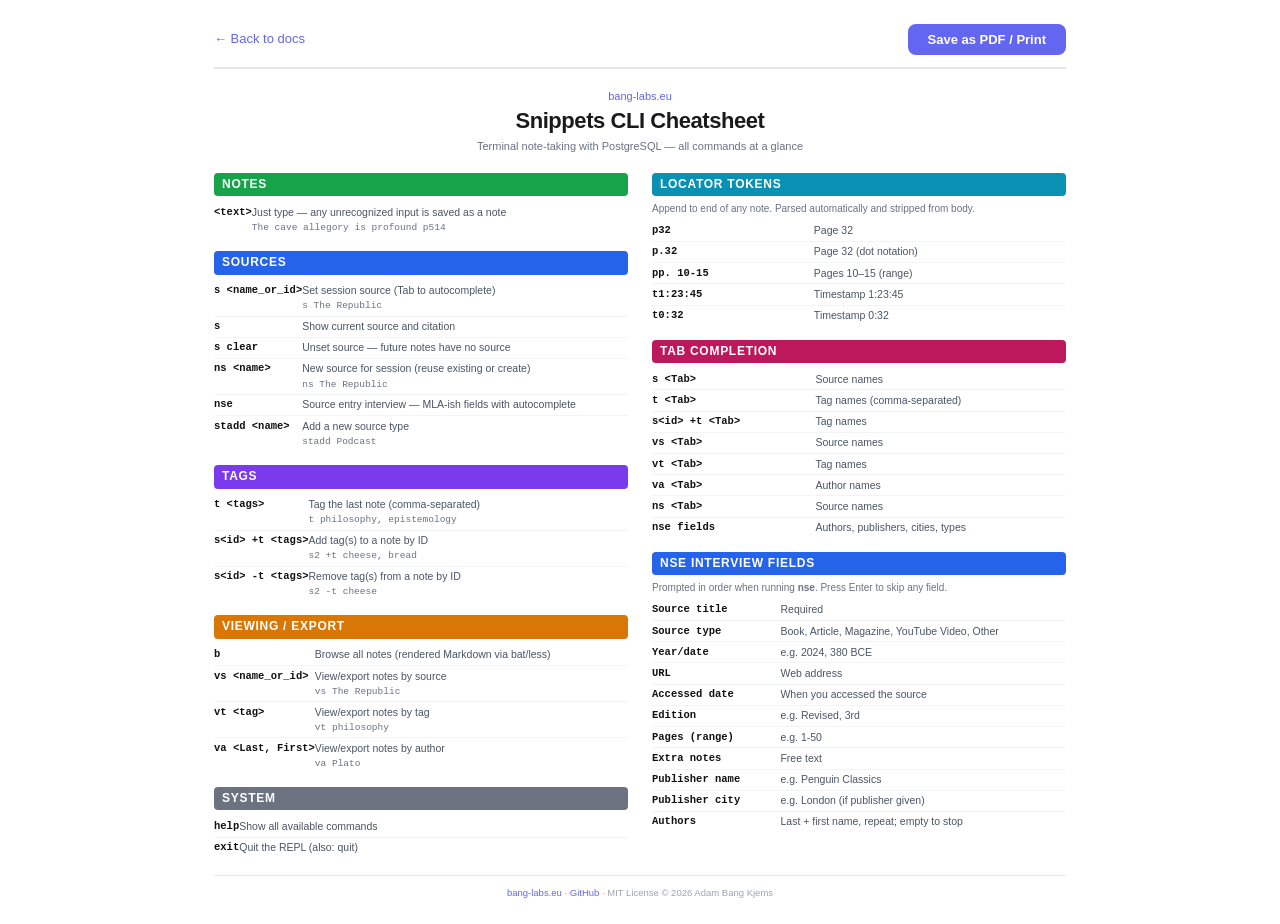
==== docs/cheatsheet.html @ d0ca2ce5 "Add printable PDF command cheatsheet Print-optimized two-column cheatsheet page (docs/cheatsheet.htm" ====
<!DOCTYPE html>
<html lang="en">
<head>
<meta charset="UTF-8">
<meta name="viewport" content="width=device-width, initial-scale=1.0">
<title>Snippets CLI — Command Cheatsheet</title>
<style>
@page {
  size: A4;
  margin: 14mm 16mm;
}
*, *::before, *::after { box-sizing: border-box; margin: 0; padding: 0; }
body {
  font-family: -apple-system, BlinkMacSystemFont, 'Segoe UI', Roboto, sans-serif;
  font-size: 11px;
  line-height: 1.45;
  color: #1a1a1a;
  background: #fff;
  padding: 24px;
  max-width: 900px;
  margin: 0 auto;
}
code, .mono {
  font-family: 'SF Mono', 'Cascadia Code', 'Fira Code', 'JetBrains Mono', 'Consolas', monospace;
}

/* ─── Screen-only chrome ─── */
.screen-only { }
@media print { .screen-only { display: none !important; } }

.topbar {
  display: flex;
  align-items: center;
  justify-content: space-between;
  margin-bottom: 20px;
  padding-bottom: 12px;
  border-bottom: 2px solid #e5e7eb;
}
.topbar-left a {
  font-size: 13px;
  color: #6366f1;
  text-decoration: none;
}
.topbar-left a:hover { text-decoration: underline; }
.print-btn {
  background: #6366f1;
  color: #fff;
  border: none;
  border-radius: 8px;
  padding: 8px 20px;
  font-size: 13px;
  font-weight: 600;
  cursor: pointer;
  transition: background 0.2s;
}
.print-btn:hover { background: #4f46e5; }

/* ─── Header ─── */
.header {
  text-align: center;
  margin-bottom: 18px;
  page-break-after: avoid;
}
.header h1 {
  font-size: 22px;
  font-weight: 800;
  letter-spacing: -0.02em;
  margin-bottom: 2px;
}
.header .org {
  font-size: 11px;
  color: #6366f1;
  font-weight: 500;
}
.header .subtitle {
  font-size: 11px;
  color: #6b7280;
  margin-top: 2px;
}

/* ─── Two-column layout ─── */
.columns {
  column-count: 2;
  column-gap: 24px;
}
@media (max-width: 600px) {
  .columns { column-count: 1; }
}

/* ─── Section blocks ─── */
.section {
  break-inside: avoid;
  margin-bottom: 14px;
}
.section h2 {
  font-size: 12px;
  font-weight: 700;
  text-transform: uppercase;
  letter-spacing: 0.06em;
  color: #fff;
  padding: 3px 8px;
  border-radius: 4px;
  margin-bottom: 6px;
}
.section h2.cat-notes { background: #16a34a; }
.section h2.cat-sources { background: #2563eb; }
.section h2.cat-tags { background: #7c3aed; }
.section h2.cat-viewing { background: #d97706; }
.section h2.cat-system { background: #6b7280; }
.section h2.cat-locators { background: #0891b2; }
.section h2.cat-autocomplete { background: #be185d; }

/* ─── Command rows ─── */
.cmd-table {
  width: 100%;
  border-collapse: collapse;
}
.cmd-table td {
  padding: 2.5px 0;
  vertical-align: top;
  border-bottom: 1px solid #f3f4f6;
}
.cmd-table tr:last-child td { border-bottom: none; }
.cmd-syntax {
  font-family: 'SF Mono', 'Cascadia Code', 'Fira Code', monospace;
  font-size: 10.5px;
  font-weight: 600;
  color: #111;
  white-space: nowrap;
  padding-right: 10px;
  width: 1%;
}
.cmd-desc {
  font-size: 10.5px;
  color: #4b5563;
}
.cmd-example {
  font-family: 'SF Mono', 'Cascadia Code', 'Fira Code', monospace;
  font-size: 9.5px;
  color: #6b7280;
  display: block;
  margin-top: 1px;
}

/* ─── Locator & Autocomplete tables ─── */
.ref-table {
  width: 100%;
  border-collapse: collapse;
}
.ref-table td {
  padding: 2.5px 0;
  vertical-align: top;
  border-bottom: 1px solid #f3f4f6;
  font-size: 10.5px;
}
.ref-table tr:last-child td { border-bottom: none; }
.ref-table .mono {
  font-size: 10.5px;
  font-weight: 600;
  color: #111;
  white-space: nowrap;
  padding-right: 10px;
}
.ref-table .desc { color: #4b5563; }

/* ─── Footer ─── */
.footer {
  margin-top: 16px;
  padding-top: 10px;
  border-top: 1px solid #e5e7eb;
  text-align: center;
  font-size: 9.5px;
  color: #9ca3af;
}
.footer a { color: #6366f1; text-decoration: none; }
</style>
</head>
<body>

<!-- Screen-only toolbar -->
<div class="topbar screen-only">
  <div class="topbar-left">
    <a href="index.html">&larr; Back to docs</a>
  </div>
  <button class="print-btn" onclick="window.print()">Save as PDF / Print</button>
</div>

<!-- Header -->
<div class="header">
  <div class="org">bang-labs.eu</div>
  <h1>Snippets CLI Cheatsheet</h1>
  <div class="subtitle">Terminal note-taking with PostgreSQL &mdash; all commands at a glance</div>
</div>

<!-- Two-column command reference -->
<div class="columns">

  <!-- Notes -->
  <div class="section">
    <h2 class="cat-notes">Notes</h2>
    <table class="cmd-table">
      <tr>
        <td class="cmd-syntax">&lt;text&gt;</td>
        <td class="cmd-desc">Just type &mdash; any unrecognized input is saved as a note<span class="cmd-example">The cave allegory is profound p514</span></td>
      </tr>
    </table>
  </div>

  <!-- Sources -->
  <div class="section">
    <h2 class="cat-sources">Sources</h2>
    <table class="cmd-table">
      <tr>
        <td class="cmd-syntax">s &lt;name_or_id&gt;</td>
        <td class="cmd-desc">Set session source (Tab to autocomplete)<span class="cmd-example">s The Republic</span></td>
      </tr>
      <tr>
        <td class="cmd-syntax">s</td>
        <td class="cmd-desc">Show current source and citation</td>
      </tr>
      <tr>
        <td class="cmd-syntax">s clear</td>
        <td class="cmd-desc">Unset source &mdash; future notes have no source</td>
      </tr>
      <tr>
        <td class="cmd-syntax">ns &lt;name&gt;</td>
        <td class="cmd-desc">New source for session (reuse existing or create)<span class="cmd-example">ns The Republic</span></td>
      </tr>
      <tr>
        <td class="cmd-syntax">nse</td>
        <td class="cmd-desc">Source entry interview &mdash; MLA-ish fields with autocomplete</td>
      </tr>
      <tr>
        <td class="cmd-syntax">stadd &lt;name&gt;</td>
        <td class="cmd-desc">Add a new source type<span class="cmd-example">stadd Podcast</span></td>
      </tr>
    </table>
  </div>

  <!-- Tags -->
  <div class="section">
    <h2 class="cat-tags">Tags</h2>
    <table class="cmd-table">
      <tr>
        <td class="cmd-syntax">t &lt;tags&gt;</td>
        <td class="cmd-desc">Tag the last note (comma-separated)<span class="cmd-example">t philosophy, epistemology</span></td>
      </tr>
      <tr>
        <td class="cmd-syntax">s&lt;id&gt; +t &lt;tags&gt;</td>
        <td class="cmd-desc">Add tag(s) to a note by ID<span class="cmd-example">s2 +t cheese, bread</span></td>
      </tr>
      <tr>
        <td class="cmd-syntax">s&lt;id&gt; -t &lt;tags&gt;</td>
        <td class="cmd-desc">Remove tag(s) from a note by ID<span class="cmd-example">s2 -t cheese</span></td>
      </tr>
    </table>
  </div>

  <!-- Viewing / Export -->
  <div class="section">
    <h2 class="cat-viewing">Viewing / Export</h2>
    <table class="cmd-table">
      <tr>
        <td class="cmd-syntax">b</td>
        <td class="cmd-desc">Browse all notes (rendered Markdown via bat/less)</td>
      </tr>
      <tr>
        <td class="cmd-syntax">vs &lt;name_or_id&gt;</td>
        <td class="cmd-desc">View/export notes by source<span class="cmd-example">vs The Republic</span></td>
      </tr>
      <tr>
        <td class="cmd-syntax">vt &lt;tag&gt;</td>
        <td class="cmd-desc">View/export notes by tag<span class="cmd-example">vt philosophy</span></td>
      </tr>
      <tr>
        <td class="cmd-syntax">va &lt;Last, First&gt;</td>
        <td class="cmd-desc">View/export notes by author<span class="cmd-example">va Plato</span></td>
      </tr>
    </table>
  </div>

  <!-- System -->
  <div class="section">
    <h2 class="cat-system">System</h2>
    <table class="cmd-table">
      <tr>
        <td class="cmd-syntax">help</td>
        <td class="cmd-desc">Show all available commands</td>
      </tr>
      <tr>
        <td class="cmd-syntax">exit</td>
        <td class="cmd-desc">Quit the REPL (also: quit)</td>
      </tr>
    </table>
  </div>

  <!-- Locator Tokens -->
  <div class="section">
    <h2 class="cat-locators">Locator Tokens</h2>
    <p style="font-size:10px;color:#6b7280;margin-bottom:4px;">Append to end of any note. Parsed automatically and stripped from body.</p>
    <table class="ref-table">
      <tr>
        <td class="mono">p32</td>
        <td class="desc">Page 32</td>
      </tr>
      <tr>
        <td class="mono">p.32</td>
        <td class="desc">Page 32 (dot notation)</td>
      </tr>
      <tr>
        <td class="mono">pp. 10-15</td>
        <td class="desc">Pages 10&ndash;15 (range)</td>
      </tr>
      <tr>
        <td class="mono">t1:23:45</td>
        <td class="desc">Timestamp 1:23:45</td>
      </tr>
      <tr>
        <td class="mono">t0:32</td>
        <td class="desc">Timestamp 0:32</td>
      </tr>
    </table>
  </div>

  <!-- Tab Completion -->
  <div class="section">
    <h2 class="cat-autocomplete">Tab Completion</h2>
    <table class="ref-table">
      <tr>
        <td class="mono">s &lt;Tab&gt;</td>
        <td class="desc">Source names</td>
      </tr>
      <tr>
        <td class="mono">t &lt;Tab&gt;</td>
        <td class="desc">Tag names (comma-separated)</td>
      </tr>
      <tr>
        <td class="mono">s&lt;id&gt; +t &lt;Tab&gt;</td>
        <td class="desc">Tag names</td>
      </tr>
      <tr>
        <td class="mono">vs &lt;Tab&gt;</td>
        <td class="desc">Source names</td>
      </tr>
      <tr>
        <td class="mono">vt &lt;Tab&gt;</td>
        <td class="desc">Tag names</td>
      </tr>
      <tr>
        <td class="mono">va &lt;Tab&gt;</td>
        <td class="desc">Author names</td>
      </tr>
      <tr>
        <td class="mono">ns &lt;Tab&gt;</td>
        <td class="desc">Source names</td>
      </tr>
      <tr>
        <td class="mono">nse fields</td>
        <td class="desc">Authors, publishers, cities, types</td>
      </tr>
    </table>
  </div>

  <!-- NSE Interview Fields -->
  <div class="section">
    <h2 class="cat-sources">NSE Interview Fields</h2>
    <p style="font-size:10px;color:#6b7280;margin-bottom:4px;">Prompted in order when running <strong>nse</strong>. Press Enter to skip any field.</p>
    <table class="ref-table">
      <tr><td class="mono">Source title</td><td class="desc">Required</td></tr>
      <tr><td class="mono">Source type</td><td class="desc">Book, Article, Magazine, YouTube Video, Other</td></tr>
      <tr><td class="mono">Year/date</td><td class="desc">e.g. 2024, 380 BCE</td></tr>
      <tr><td class="mono">URL</td><td class="desc">Web address</td></tr>
      <tr><td class="mono">Accessed date</td><td class="desc">When you accessed the source</td></tr>
      <tr><td class="mono">Edition</td><td class="desc">e.g. Revised, 3rd</td></tr>
      <tr><td class="mono">Pages (range)</td><td class="desc">e.g. 1-50</td></tr>
      <tr><td class="mono">Extra notes</td><td class="desc">Free text</td></tr>
      <tr><td class="mono">Publisher name</td><td class="desc">e.g. Penguin Classics</td></tr>
      <tr><td class="mono">Publisher city</td><td class="desc">e.g. London (if publisher given)</td></tr>
      <tr><td class="mono">Authors</td><td class="desc">Last + first name, repeat; empty to stop</td></tr>
    </table>
  </div>

</div>

<!-- Footer -->
<div class="footer">
  <a href="https://bang-labs.eu">bang-labs.eu</a> &middot;
  <a href="https://github.com/banglabs-eu/snippets-cli">GitHub</a> &middot;
  MIT License &copy; 2026 Adam Bang Kjems
</div>

</body>
</html>
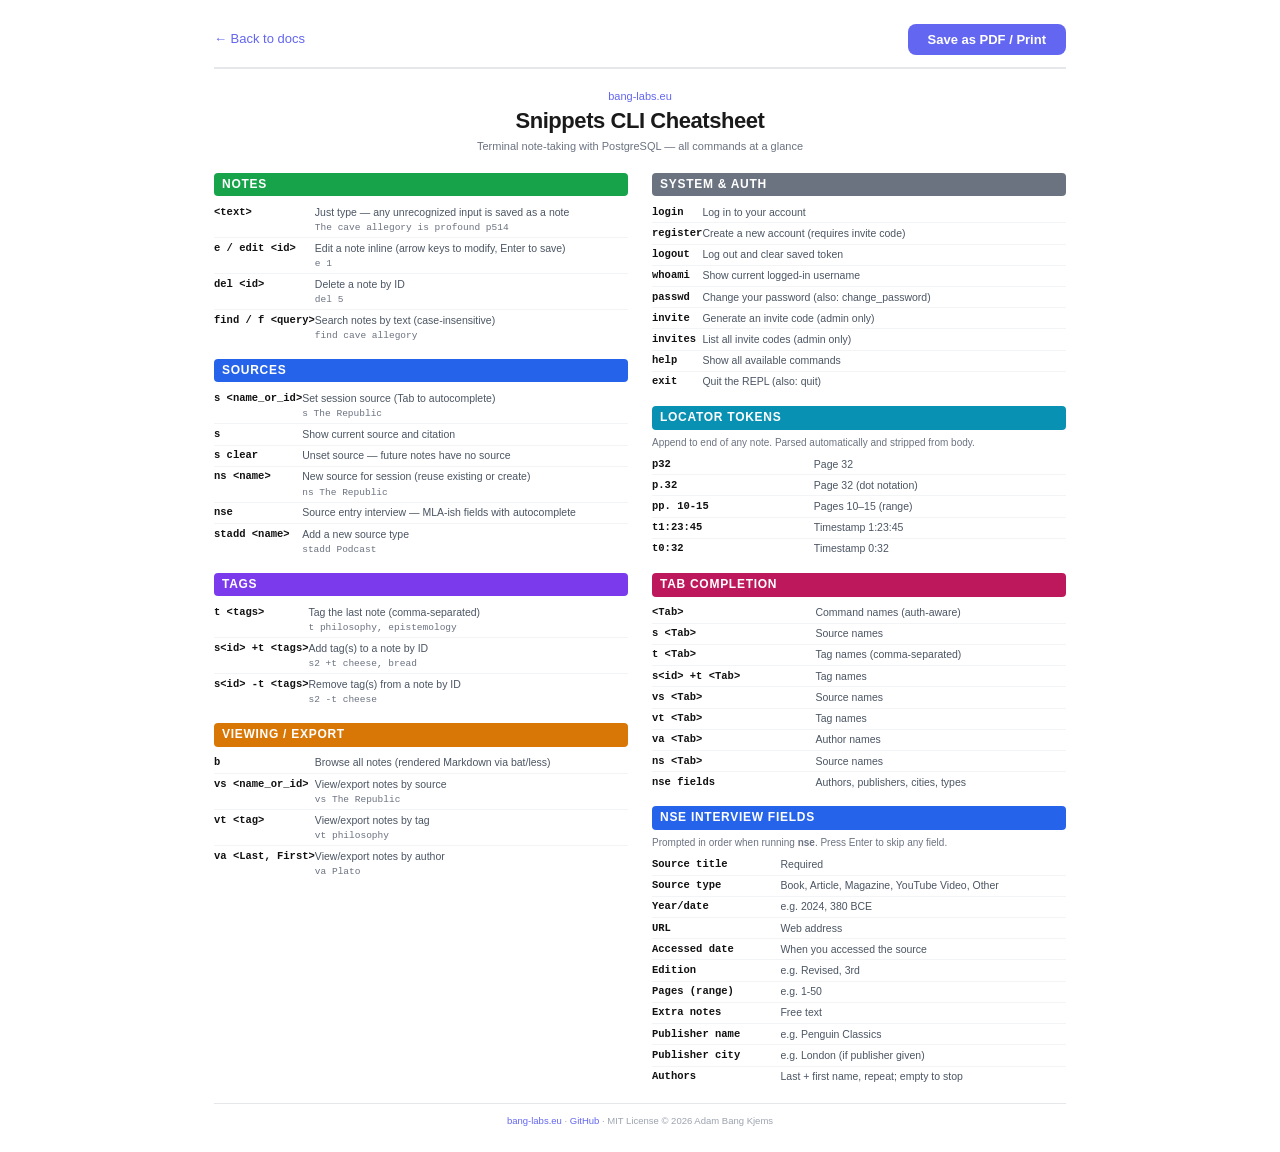
==== commit 78fbe351: "Add invite code commands, update docs with all new features - CLI: invite/invites commands, register" ====
--- a/docs/cheatsheet.html
+++ b/docs/cheatsheet.html
@@ -203,6 +203,18 @@
         <td class="cmd-syntax">&lt;text&gt;</td>
         <td class="cmd-desc">Just type &mdash; any unrecognized input is saved as a note<span class="cmd-example">The cave allegory is profound p514</span></td>
       </tr>
+      <tr>
+        <td class="cmd-syntax">e / edit &lt;id&gt;</td>
+        <td class="cmd-desc">Edit a note inline (arrow keys to modify, Enter to save)<span class="cmd-example">e 1</span></td>
+      </tr>
+      <tr>
+        <td class="cmd-syntax">del &lt;id&gt;</td>
+        <td class="cmd-desc">Delete a note by ID<span class="cmd-example">del 5</span></td>
+      </tr>
+      <tr>
+        <td class="cmd-syntax">find / f &lt;query&gt;</td>
+        <td class="cmd-desc">Search notes by text (case-insensitive)<span class="cmd-example">find cave allegory</span></td>
+      </tr>
     </table>
   </div>
 
@@ -279,10 +291,38 @@
     </table>
   </div>
 
-  <!-- System -->
-  <div class="section">
-    <h2 class="cat-system">System</h2>
+  <!-- System & Auth -->
+  <div class="section">
+    <h2 class="cat-system">System &amp; Auth</h2>
     <table class="cmd-table">
+      <tr>
+        <td class="cmd-syntax">login</td>
+        <td class="cmd-desc">Log in to your account</td>
+      </tr>
+      <tr>
+        <td class="cmd-syntax">register</td>
+        <td class="cmd-desc">Create a new account (requires invite code)</td>
+      </tr>
+      <tr>
+        <td class="cmd-syntax">logout</td>
+        <td class="cmd-desc">Log out and clear saved token</td>
+      </tr>
+      <tr>
+        <td class="cmd-syntax">whoami</td>
+        <td class="cmd-desc">Show current logged-in username</td>
+      </tr>
+      <tr>
+        <td class="cmd-syntax">passwd</td>
+        <td class="cmd-desc">Change your password (also: change_password)</td>
+      </tr>
+      <tr>
+        <td class="cmd-syntax">invite</td>
+        <td class="cmd-desc">Generate an invite code (admin only)</td>
+      </tr>
+      <tr>
+        <td class="cmd-syntax">invites</td>
+        <td class="cmd-desc">List all invite codes (admin only)</td>
+      </tr>
       <tr>
         <td class="cmd-syntax">help</td>
         <td class="cmd-desc">Show all available commands</td>
@@ -326,6 +366,10 @@
   <div class="section">
     <h2 class="cat-autocomplete">Tab Completion</h2>
     <table class="ref-table">
+      <tr>
+        <td class="mono">&lt;Tab&gt;</td>
+        <td class="desc">Command names (auth-aware)</td>
+      </tr>
       <tr>
         <td class="mono">s &lt;Tab&gt;</td>
         <td class="desc">Source names</td>
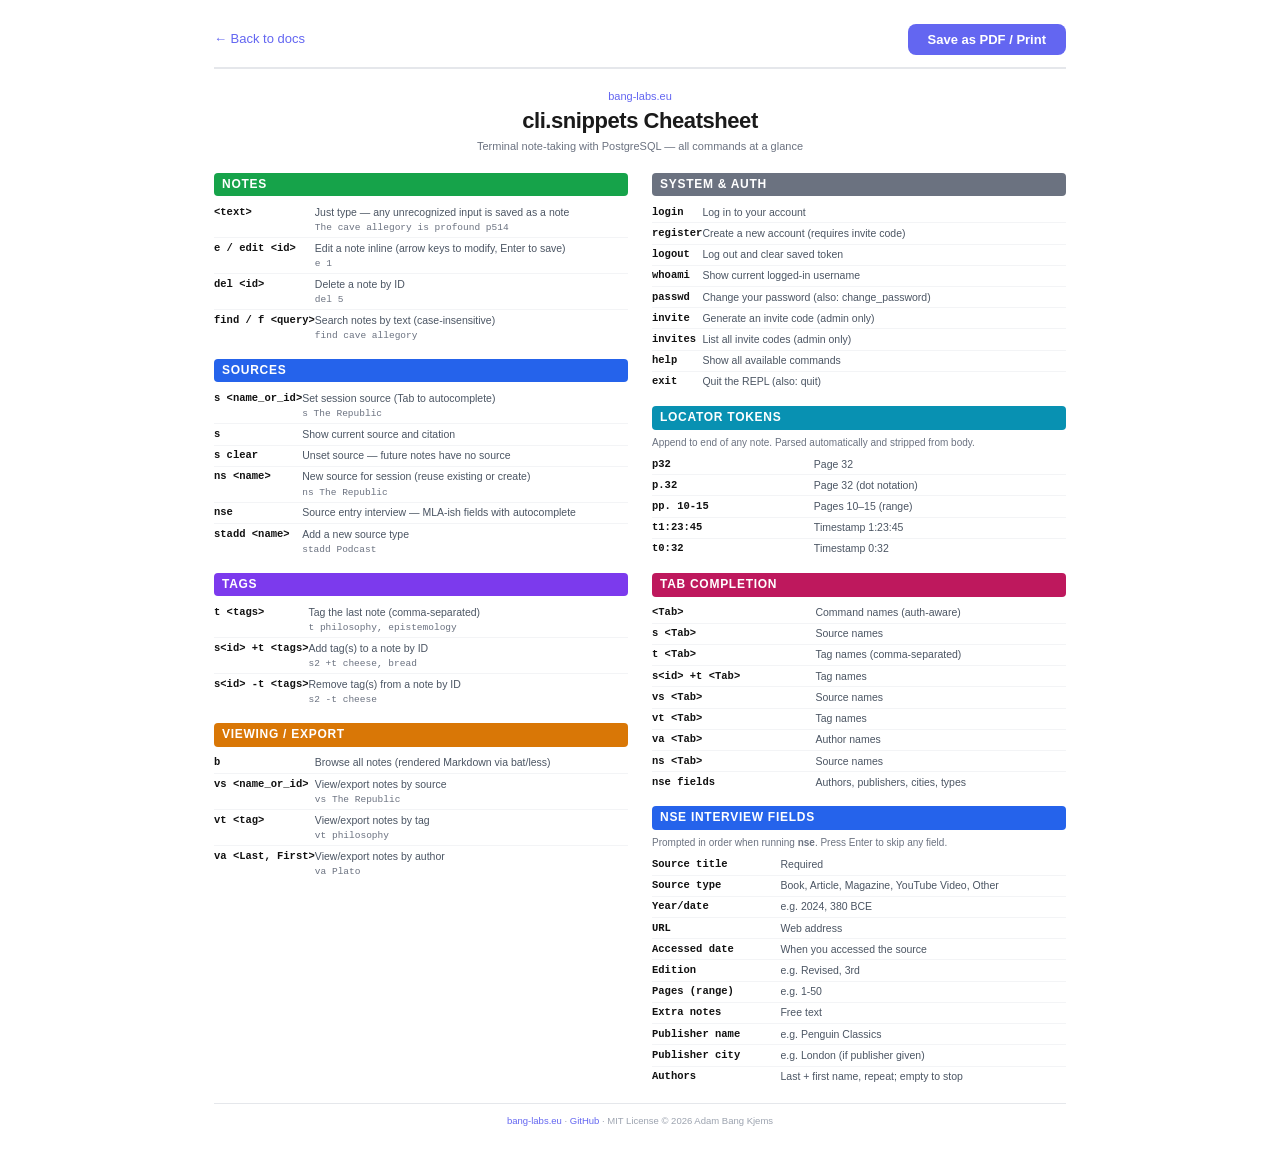
==== commit a5655096: "Refactor docs CSS: extract shared.css and index.css, consolidate card/badge patterns - Extract commo" ====
--- a/docs/cheatsheet.html
+++ b/docs/cheatsheet.html
@@ -3,7 +3,7 @@
 <head>
 <meta charset="UTF-8">
 <meta name="viewport" content="width=device-width, initial-scale=1.0">
-<title>Snippets CLI — Command Cheatsheet</title>
+<title>cli.snippets — Command Cheatsheet</title>
 <style>
 @page {
   size: A4;
@@ -162,6 +162,7 @@
   padding-right: 10px;
 }
 .ref-table .desc { color: #4b5563; }
+.section-note { font-size: 10px; color: #6b7280; margin-bottom: 4px; }
 
 /* ─── Footer ─── */
 .footer {
@@ -188,7 +189,7 @@
 <!-- Header -->
 <div class="header">
   <div class="org">bang-labs.eu</div>
-  <h1>Snippets CLI Cheatsheet</h1>
+  <h1>cli.snippets Cheatsheet</h1>
   <div class="subtitle">Terminal note-taking with PostgreSQL &mdash; all commands at a glance</div>
 </div>
 
@@ -337,7 +338,7 @@
   <!-- Locator Tokens -->
   <div class="section">
     <h2 class="cat-locators">Locator Tokens</h2>
-    <p style="font-size:10px;color:#6b7280;margin-bottom:4px;">Append to end of any note. Parsed automatically and stripped from body.</p>
+    <p class="section-note">Append to end of any note. Parsed automatically and stripped from body.</p>
     <table class="ref-table">
       <tr>
         <td class="mono">p32</td>
@@ -408,7 +409,7 @@
   <!-- NSE Interview Fields -->
   <div class="section">
     <h2 class="cat-sources">NSE Interview Fields</h2>
-    <p style="font-size:10px;color:#6b7280;margin-bottom:4px;">Prompted in order when running <strong>nse</strong>. Press Enter to skip any field.</p>
+    <p class="section-note">Prompted in order when running <strong>nse</strong>. Press Enter to skip any field.</p>
     <table class="ref-table">
       <tr><td class="mono">Source title</td><td class="desc">Required</td></tr>
       <tr><td class="mono">Source type</td><td class="desc">Book, Article, Magazine, YouTube Video, Other</td></tr>
@@ -429,7 +430,7 @@
 <!-- Footer -->
 <div class="footer">
   <a href="https://bang-labs.eu">bang-labs.eu</a> &middot;
-  <a href="https://github.com/banglabs-eu/snippets-cli">GitHub</a> &middot;
+  <a href="https://github.com/banglabs-eu/cli.snippets">GitHub</a> &middot;
   MIT License &copy; 2026 Adam Bang Kjems
 </div>
 
